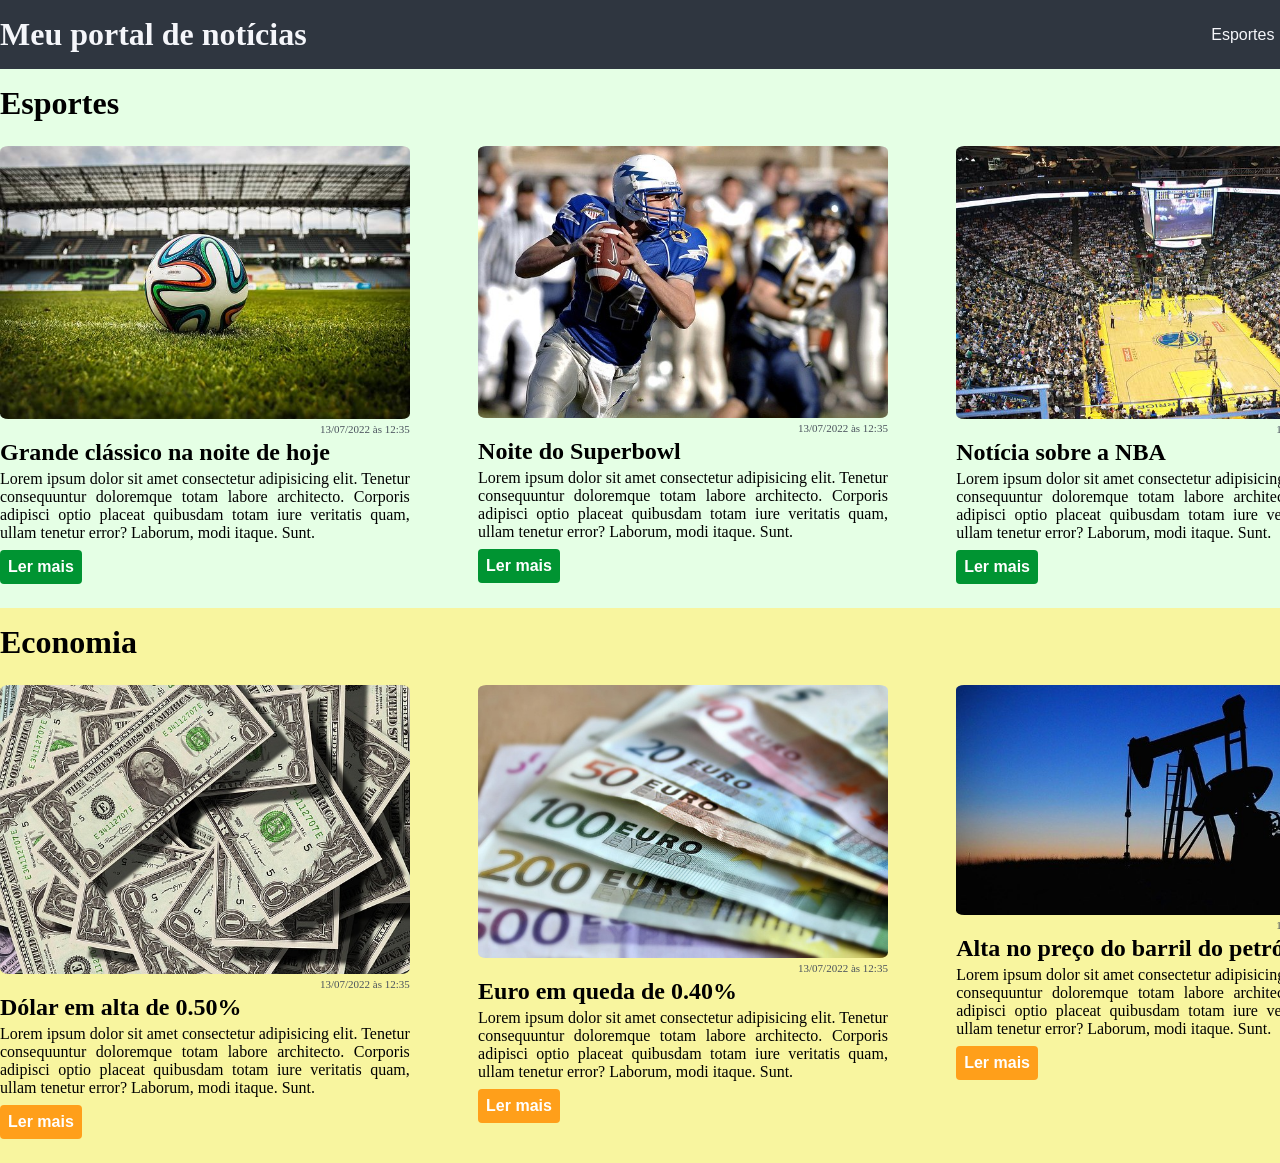
==== Aula-CSS/index.html @ 0946cfa4 "Aula CSS" ====
<!doctype html>
<html lang="pt-BR">
	<head>
		<meta charset="UTF-8" />
		<meta http-equiv="X-UA-Compatible" content="IE=edge" />
		<meta name="viewport" content="width=device-width, initial-scale=1.0" />
		<title>Meu portal de notícias</title>
		<link rel="stylesheet" href="./main.css" />
	</head>
	<body>
		<header>
			<div class="container">
				<h1>Meu portal de notícias</h1>
				<nav>
					<ul>
						<li>
							<a href="#sports" title="Ir para a seção de esportes">Esportes</a>
						</li>
						<li>
							<a href="#economy" title="Ir para a seção de notícias"
								>Economia</a
							>
						</li>
					</ul>
				</nav>
			</div>
		</header>
		<section id="sports">
			<div class="container">
				<h2>Esportes</h2>
				<div class="articles">
					<article>
						<img src="./imagens/futebol.jpg" alt="Bola de futebol no gramado" />
						<header>
							<time>13/07/2022 às 12:35</time>
						</header>
						<h3>Grande clássico na noite de hoje</h3>
						<p>
							Lorem ipsum dolor sit amet consectetur adipisicing elit. Tenetur
							consequuntur doloremque totam labore architecto. Corporis adipisci
							optio placeat quibusdam totam iure veritatis quam, ullam tenetur
							error? Laborum, modi itaque. Sunt.
						</p>
						<a href="#" title="Leia a notícia completa">Ler mais</a>
					</article>
					<article>
						<img
							src="./imagens/futebol-americano.jpg"
							alt="Jogador de futebol americano correndo com a bola na mão" />
						<header>
							<time>13/07/2022 às 12:35</time>
						</header>
						<h3>Noite do Superbowl</h3>
						<p>
							Lorem ipsum dolor sit amet consectetur adipisicing elit. Tenetur
							consequuntur doloremque totam labore architecto. Corporis adipisci
							optio placeat quibusdam totam iure veritatis quam, ullam tenetur
							error? Laborum, modi itaque. Sunt.
						</p>
						<a href="#" title="Leia a notícia completa">Ler mais</a>
					</article>
					<article>
						<img
							src="./imagens/basquete.jpg"
							title="Vista aérea de uma quadra de basquete" />
						<header>
							<time>13/07/2022 às 12:35</time>
						</header>
						<h3>Notícia sobre a NBA</h3>
						<p>
							Lorem ipsum dolor sit amet consectetur adipisicing elit. Tenetur
							consequuntur doloremque totam labore architecto. Corporis adipisci
							optio placeat quibusdam totam iure veritatis quam, ullam tenetur
							error? Laborum, modi itaque. Sunt.
						</p>
						<a href="#" title="Leia a notícia completa">Ler mais</a>
					</article>
				</div>
			</div>
		</section>
		<section id="economy">
			<div class="container">
				<h2>Economia</h2>
				<div class="articles">
					<article>
						<img src="./imagens/dolares.jpg" alt="Muitos dólares" />
						<header>
							<time>13/07/2022 às 12:35</time>
						</header>
						<h3>Dólar em alta de 0.50%</h3>
						<p>
							Lorem ipsum dolor sit amet consectetur adipisicing elit. Tenetur
							consequuntur doloremque totam labore architecto. Corporis adipisci
							optio placeat quibusdam totam iure veritatis quam, ullam tenetur
							error? Laborum, modi itaque. Sunt.
						</p>
						<a href="#" title="Leia a notícia completa">Ler mais</a>
					</article>
					<article>
						<img src="./imagens/euro.jpg" alt="Várias notas de euro" />
						<header>
							<time>13/07/2022 às 12:35</time>
						</header>
						<h3>Euro em queda de 0.40%</h3>
						<p>
							Lorem ipsum dolor sit amet consectetur adipisicing elit. Tenetur
							consequuntur doloremque totam labore architecto. Corporis adipisci
							optio placeat quibusdam totam iure veritatis quam, ullam tenetur
							error? Laborum, modi itaque. Sunt.
						</p>
						<a href="#" title="Leia a notícia completa">Ler mais</a>
					</article>
					<article>
						<img src="./imagens/petroleo.jpg" alt="Extração de petróleo" />
						<header>
							<time>13/07/2022 às 12:35</time>
						</header>
						<h3>Alta no preço do barril do petróleo</h3>
						<p>
							Lorem ipsum dolor sit amet consectetur adipisicing elit. Tenetur
							consequuntur doloremque totam labore architecto. Corporis adipisci
							optio placeat quibusdam totam iure veritatis quam, ullam tenetur
							error? Laborum, modi itaque. Sunt.
						</p>
						<a href="#" title="Leia a notícia completa">Ler mais</a>
					</article>
				</div>
			</div>
		</section>
	</body>
</html>
---- Aula-CSS/main.css ----
* {
	box-sizing: border-box;
	margin: 0;
	padding: 0;
}
body > header {
	background-color: #2f3640;
	padding: 16px 0;
	color: #f5f6fa;
}
header .container {
	display: flex;
	align-items: center;
	justify-content: space-between;
}
header li {
	display: inline;
	font-family: Arial, Helvetica, sans-serif;
	margin-left: 16px;
}
header li:hover {
	text-decoration: underline;
}
header li a {
	color: #f5f6fa;
	text-decoration: none;
}
.container {
	width: 1366px;
	margin: 0 auto;
}
.articles {
	display: flex;
	flex-wrap: wrap;
	justify-content: space-between;
}
.articles article img {
	width: 100%;
	border-radius: 2%;
}
.articles article {
	width: 30%;
}
.articles article header {
	text-align: right;
	font-size: 11px;
	color: #49515c;
}
section {
	padding: 16px 0;
}
section h2,
.articles article {
	margin-bottom: 16px;
}
.articles article {
	margin-top: 8px;
	margin-bottom: 8px;
}
.articles article a {
	background-color: blue;
	color: #fff;
	padding: 8px;
	display: inline-block;
	border-radius: 4px;
	text-decoration: none;
	font-weight: bold;
	margin-top: 8px;
}
.articles article a:hover {
	text-decoration: underline;
}
.articles article a {
	font-family: Arial, Helvetica, sans-serif;
}
.articles p {
	text-align: justify;
	margin-top: 4px;
}
.articles article h3 {
	font-size: 24px;
	margin-top: 4px;
	margin-bottom: 4px;
}
section h2 {
	font-size: 32px;
}
#sports {
	background-color: rgba(0, 255, 0, 0.1);
}
#sports .articles article a {
	background-color: #009432;
}
#economy {
	background-color: #f8f59f;
}
#economy .articles article a {
	background-color: #ff9f1a;
}
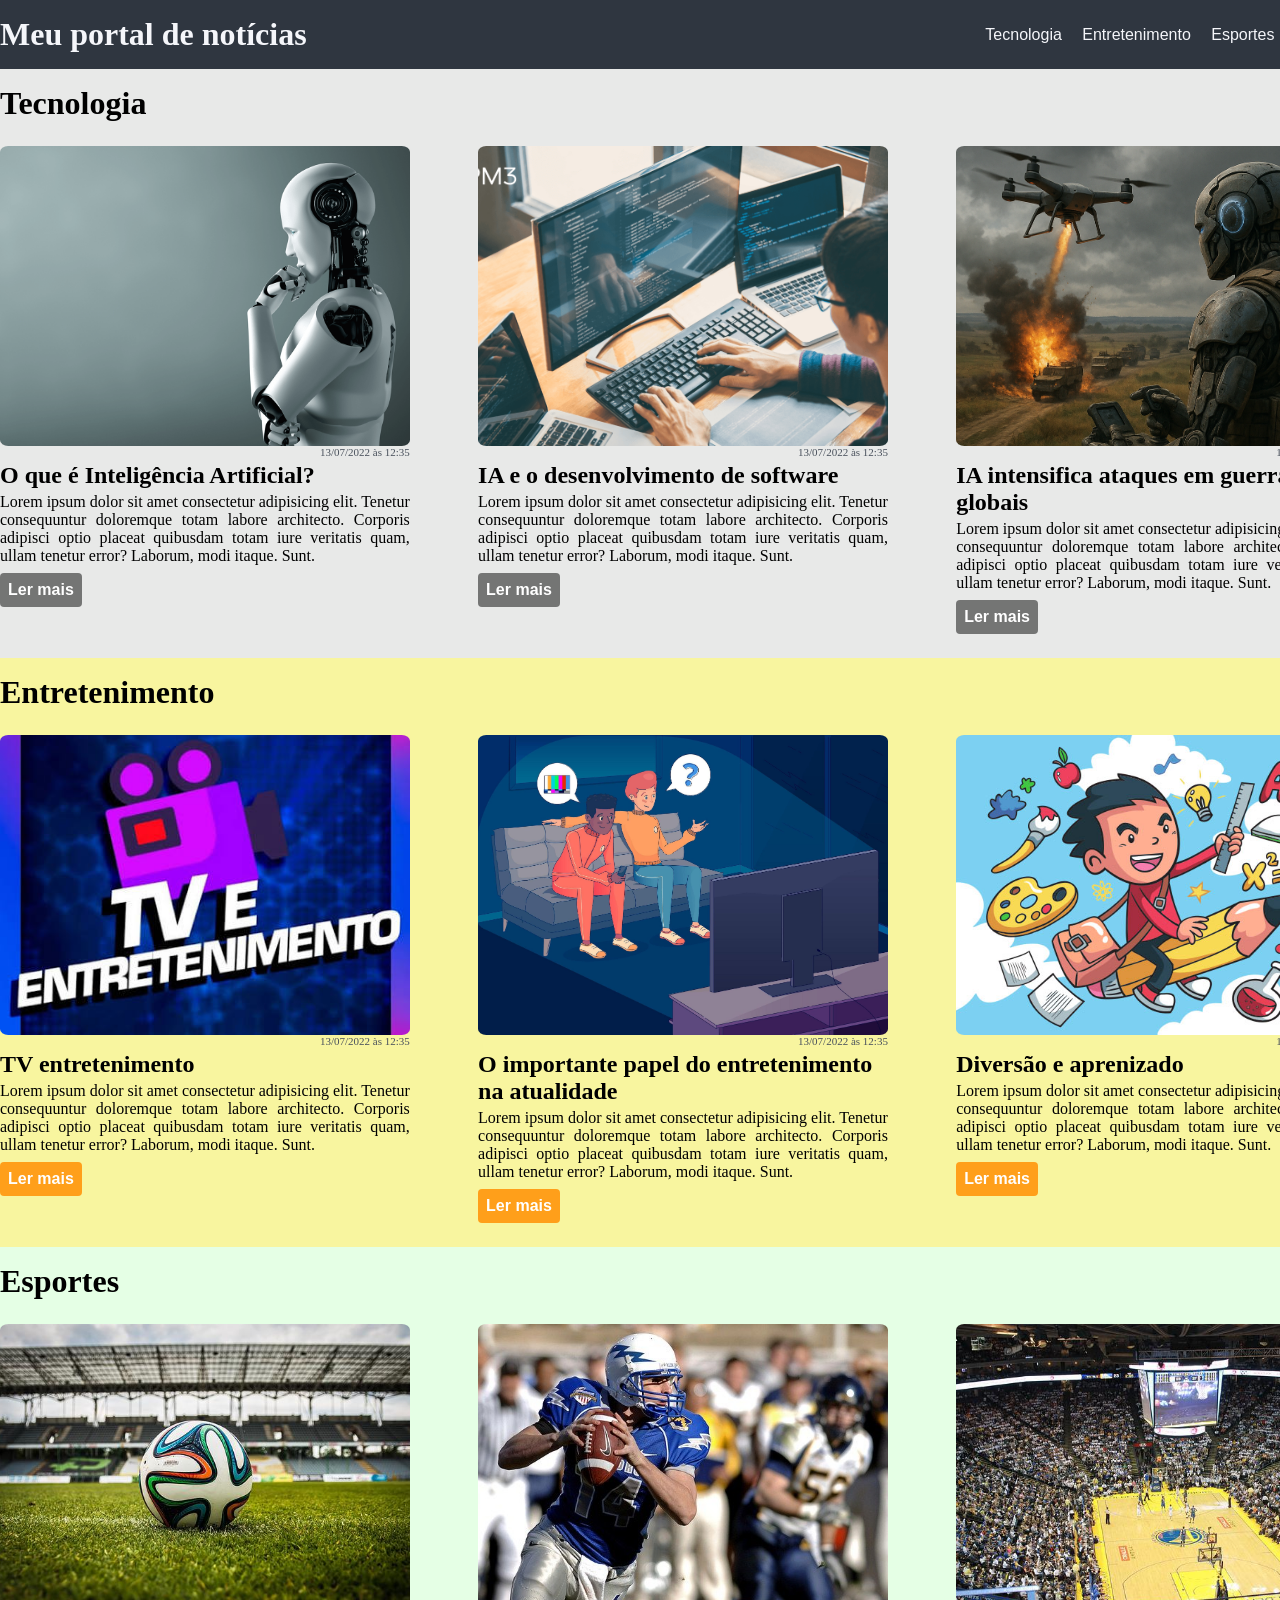
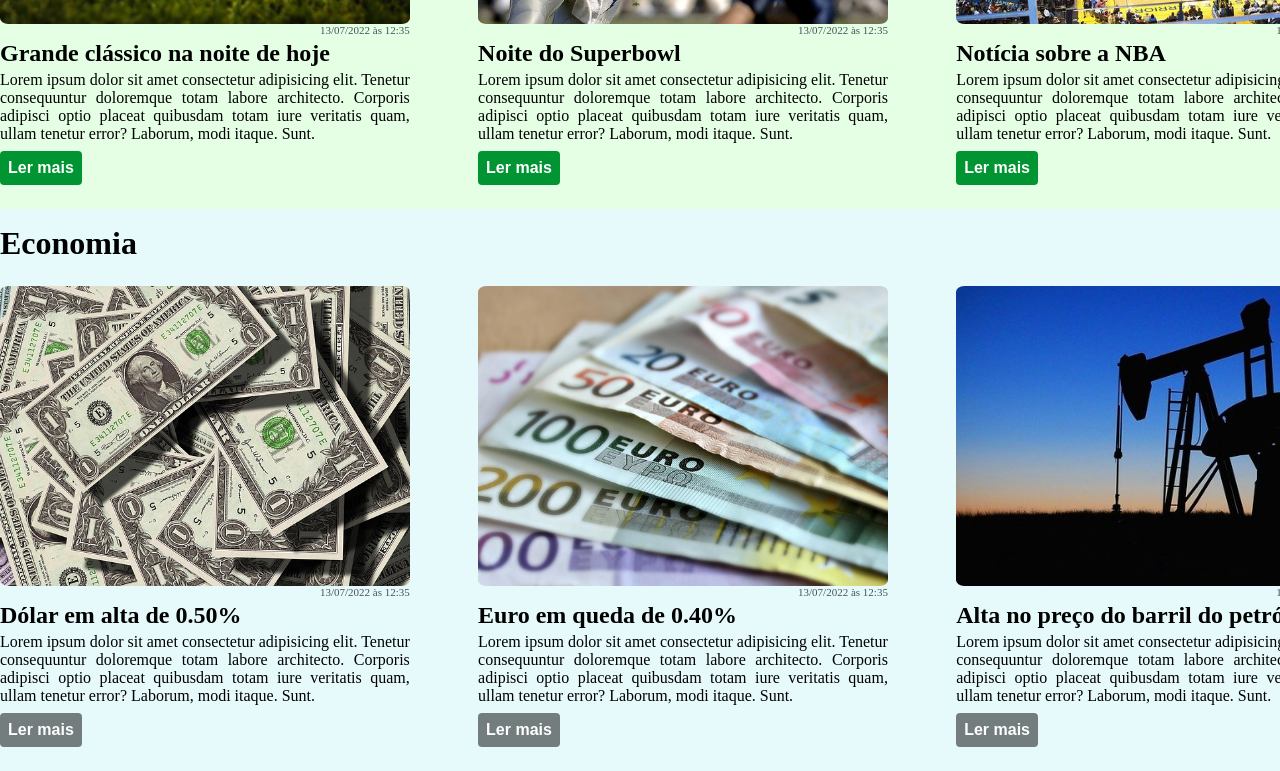
==== commit e5611e0b: "Aula CSS: Exercício" ====
--- a/Aula-CSS/index.html
+++ b/Aula-CSS/index.html
@@ -14,6 +14,16 @@
 				<nav>
 					<ul>
 						<li>
+							<a href="#tech" title="Ir para a seção de Tecnologia"
+								>Tecnologia</a
+							>
+						</li>
+						<li>
+							<a href="#entertainment" title="Ir para a seção de entretenimento"
+								>Entretenimento</a
+							>
+						</li>
+						<li>
 							<a href="#sports" title="Ir para a seção de esportes">Esportes</a>
 						</li>
 						<li>
@@ -25,6 +35,114 @@
 				</nav>
 			</div>
 		</header>
+		<section id="tech">
+			<div class="container">
+				<h2>Tecnologia</h2>
+				<div class="articles">
+					<article>
+						<img
+							src="./imagens/inteligência artificial.png"
+							alt="Robô pensando" />
+						<header>
+							<time>13/07/2022 às 12:35</time>
+						</header>
+						<h3>O que é Inteligência Artificial?</h3>
+						<p>
+							Lorem ipsum dolor sit amet consectetur adipisicing elit. Tenetur
+							consequuntur doloremque totam labore architecto. Corporis adipisci
+							optio placeat quibusdam totam iure veritatis quam, ullam tenetur
+							error? Laborum, modi itaque. Sunt.
+						</p>
+						<a href="#" title="Leia a notícia completa">Ler mais</a>
+					</article>
+					<article>
+						<img
+							src="./imagens/futuro do desenvlvimento de software.jpg"
+							alt="Tela de computador com códigos" />
+						<header>
+							<time>13/07/2022 às 12:35</time>
+						</header>
+						<h3>IA e o desenvolvimento de software</h3>
+						<p>
+							Lorem ipsum dolor sit amet consectetur adipisicing elit. Tenetur
+							consequuntur doloremque totam labore architecto. Corporis adipisci
+							optio placeat quibusdam totam iure veritatis quam, ullam tenetur
+							error? Laborum, modi itaque. Sunt.
+						</p>
+						<a href="#" title="Leia a notícia completa">Ler mais</a>
+					</article>
+					<article>
+						<img
+							src="./imagens/IA-Guerra-Ucrania.png"
+							title="Robô pilotando um drone através de controle remoto" />
+						<header>
+							<time>13/07/2022 às 12:35</time>
+						</header>
+						<h3>IA intensifica ataques em guerras globais</h3>
+						<p>
+							Lorem ipsum dolor sit amet consectetur adipisicing elit. Tenetur
+							consequuntur doloremque totam labore architecto. Corporis adipisci
+							optio placeat quibusdam totam iure veritatis quam, ullam tenetur
+							error? Laborum, modi itaque. Sunt.
+						</p>
+						<a href="#" title="Leia a notícia completa">Ler mais</a>
+					</article>
+				</div>
+			</div>
+		</section>
+		<section id="entertainment">
+			<div class="container">
+				<h2>Entretenimento</h2>
+				<div class="articles">
+					<article>
+						<img src="./imagens/images.jpg" alt="Câmera com animação" />
+						<header>
+							<time>13/07/2022 às 12:35</time>
+						</header>
+						<h3>TV entretenimento</h3>
+						<p>
+							Lorem ipsum dolor sit amet consectetur adipisicing elit. Tenetur
+							consequuntur doloremque totam labore architecto. Corporis adipisci
+							optio placeat quibusdam totam iure veritatis quam, ullam tenetur
+							error? Laborum, modi itaque. Sunt.
+						</p>
+						<a href="#" title="Leia a notícia completa">Ler mais</a>
+					</article>
+					<article>
+						<img
+							src="./imagens/entretenimento-e-saude-mental.jpg"
+							alt="Duas pessoas sentadas no sofá assistindo tv" />
+						<header>
+							<time>13/07/2022 às 12:35</time>
+						</header>
+						<h3>O importante papel do entretenimento na atualidade</h3>
+						<p>
+							Lorem ipsum dolor sit amet consectetur adipisicing elit. Tenetur
+							consequuntur doloremque totam labore architecto. Corporis adipisci
+							optio placeat quibusdam totam iure veritatis quam, ullam tenetur
+							error? Laborum, modi itaque. Sunt.
+						</p>
+						<a href="#" title="Leia a notícia completa">Ler mais</a>
+					</article>
+					<article>
+						<img
+							src="./imagens/fique-de-olho-diversao-entretenimento.jpg"
+							title="Criança voando em um lápis" />
+						<header>
+							<time>13/07/2022 às 12:35</time>
+						</header>
+						<h3>Diversão e aprenizado</h3>
+						<p>
+							Lorem ipsum dolor sit amet consectetur adipisicing elit. Tenetur
+							consequuntur doloremque totam labore architecto. Corporis adipisci
+							optio placeat quibusdam totam iure veritatis quam, ullam tenetur
+							error? Laborum, modi itaque. Sunt.
+						</p>
+						<a href="#" title="Leia a notícia completa">Ler mais</a>
+					</article>
+				</div>
+			</div>
+		</section>
 		<section id="sports">
 			<div class="container">
 				<h2>Esportes</h2>
--- a/Aula-CSS/main.css
+++ b/Aula-CSS/main.css
@@ -37,6 +37,9 @@
 .articles article img {
 	width: 100%;
 	border-radius: 2%;
+	height: 300px;
+	object-fit: cover;
+	display: block;
 }
 .articles article {
 	width: 30%;
@@ -76,6 +79,8 @@
 .articles p {
 	text-align: justify;
 	margin-top: 4px;
+	width: 100%;
+	display: block;
 }
 .articles article h3 {
 	font-size: 24px;
@@ -85,6 +90,18 @@
 section h2 {
 	font-size: 32px;
 }
+#entertainment {
+	background-color: #f8f59f;
+}
+#entertainment .articles article a {
+	background-color: #ff9f1a;
+}
+#tech {
+	background-color: rgba(52, 53, 52, 0.11);
+}
+#tech .articles article a {
+	background-color: rgba(3, 3, 3, 0.5);
+}
 #sports {
 	background-color: rgba(0, 255, 0, 0.1);
 }
@@ -92,8 +109,8 @@
 	background-color: #009432;
 }
 #economy {
-	background-color: #f8f59f;
+	background-color: rgba(42, 206, 218, 0.11);
 }
 #economy .articles article a {
-	background-color: #ff9f1a;
+	background-color: rgba(3, 3, 3, 0.5);
 }
